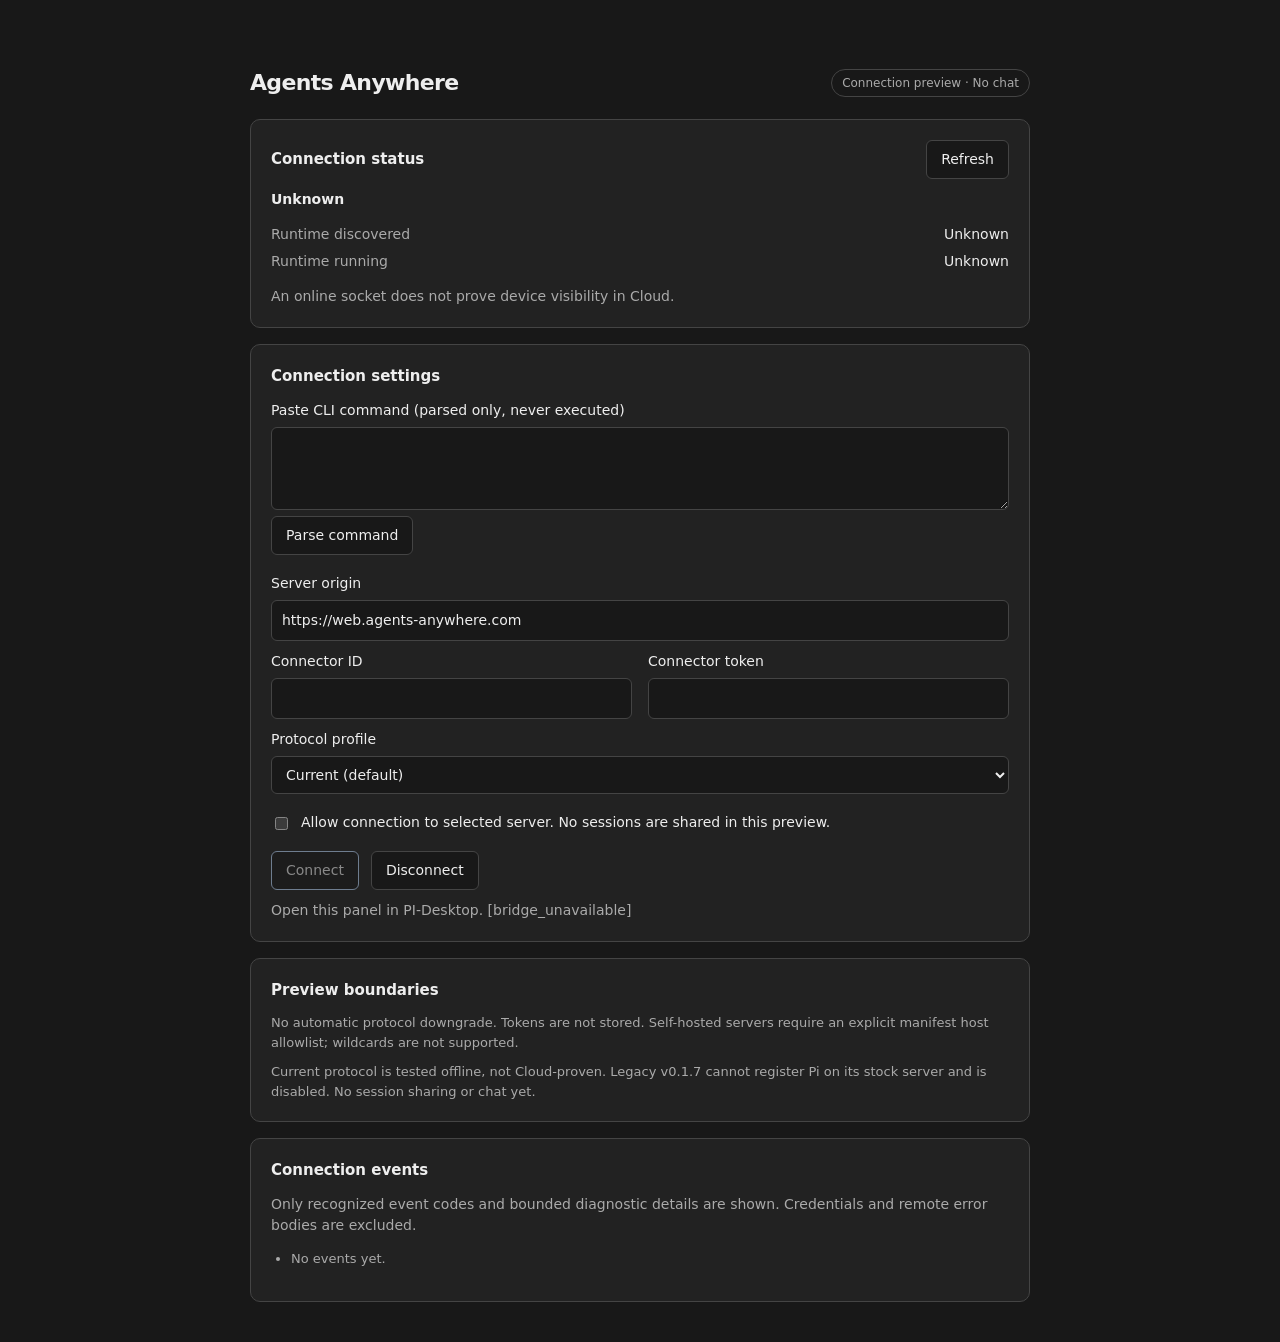
==== plugins/pi.agents-anywhere/renderer/index.html @ 0db8e560 "feat(pi.agents-anywhere): add bilingual current-protocol connection preview" ====
<!doctype html>
<html lang="en">
<head>
  <meta charset="UTF-8" />
  <meta name="viewport" content="width=device-width, initial-scale=1" />
  <meta name="pi-plugin-chrome" content="v3" />
  <!-- PI-Desktop owns exactly a transparent 46px drag band and a three-button
       window-control capsule. Fixed/sticky controls start at
       var(--pi-plugin-titlebar-height, 46px); no duplicate draggable titlebar. -->
  <title>Agents Anywhere</title>
  <script src="./appearance-boot.js"></script>
  <link rel="stylesheet" href="./panel.css" />
</head>
<body>
  <main>
    <header><h1>Agents Anywhere</h1><span class="badge" data-i18n="stage">Connection preview · No chat</span></header>
    <section class="card" aria-labelledby="status-title">
      <div class="row"><h2 id="status-title" data-i18n="status">Connection status</h2><button id="refresh" type="button" data-i18n="refresh">Refresh</button></div>
      <p id="state" role="status"></p>
      <dl><dt data-i18n="discovered">Runtime discovered</dt><dd id="discovered">—</dd><dt data-i18n="running">Runtime running</dt><dd id="running">—</dd></dl>
      <p data-i18n="visibility">An online socket does not prove device visibility in Cloud.</p>
    </section>
    <form id="connection" class="card" autocomplete="off">
      <h2 data-i18n="settings">Connection settings</h2>
      <label for="command" data-i18n="command">Paste CLI command (parsed only, never executed)</label>
      <textarea id="command" rows="3" spellcheck="false" autocomplete="off" maxlength="8192"></textarea>
      <button id="parse" type="button" data-i18n="parse">Parse command</button>
      <div class="fields">
        <div class="wide"><label for="serverUrl" data-i18n="origin">Server origin</label><input id="serverUrl" type="url" value="https://web.agents-anywhere.com" required spellcheck="false" /></div>
        <div><label for="connectorId" data-i18n="connectorId">Connector ID</label><input id="connectorId" required spellcheck="false" /></div>
        <div><label for="connectorToken" data-i18n="token">Connector token</label><input id="connectorToken" type="password" autocomplete="new-password" required /></div>
        <div class="wide"><label for="profile" data-i18n="profile">Protocol profile</label><select id="profile"><option value="current">Current</option><option value="legacy" disabled>Legacy</option></select></div>
      </div>
      <label class="consent"><input id="consent" type="checkbox" /><span data-i18n="consent">Allow connection to selected server. No sessions are shared in this preview.</span></label>
      <div class="actions"><button id="connect" type="submit" data-i18n="connect" disabled>Connect</button><button id="disconnect" type="button" data-i18n="disconnect">Disconnect</button></div>
      <p id="message" role="alert"></p>
    </form>
    <section class="card notes"><h2 data-i18n="boundaries">Preview boundaries</h2><p data-i18n="security">No automatic protocol downgrade. Tokens are not stored. Self-hosted servers require an explicit manifest host allowlist; wildcards are not supported.</p><p data-i18n="verification">Current protocol is tested offline, not Cloud-proven. Legacy v0.1.7 cannot register Pi and is disabled. No session sharing or chat yet.</p></section>
    <section class="card"><h2 data-i18n="logs">Connection events</h2><p data-i18n="logPrivacy">Only recognized event codes and bounded diagnostic details are shown; credentials are excluded.</p><ul id="logs"></ul></section>
  </main>
  <script src="./appearance.js"></script>
  <script src="./panel.js"></script>
</body>
</html>
---- plugins/pi.agents-anywhere/renderer/panel.css ----
:root, :root[data-theme="dark"] {
  color-scheme: dark;
  --bg: #181818; --surface: #222; --fg: #eee; --muted: #aaa; --border: #444; --accent: #b9d7fb;
}
:root[data-theme="light"] {
  color-scheme: light;
  --bg: #f6f7f9; --surface: #fff; --fg: #23262b; --muted: #59616d; --border: #cbd0d8; --accent: #225b98;
}
* { box-sizing: border-box; }
body { margin: 0; background: var(--bg); color: var(--fg); font: 14px/1.5 system-ui, sans-serif; padding: var(--pi-plugin-titlebar-height, 46px) 18px 24px; }
main { max-width: 780px; margin: 0 auto; }
header, .row, .actions { display: flex; align-items: center; justify-content: space-between; gap: 12px; flex-wrap: wrap; }
header { padding: 20px 0; }
h1 { font-size: 22px; margin: 0; letter-spacing: -.03em; }
h2 { font-size: 15px; margin: 0 0 12px; }
.row h2 { margin: 0; }
.badge { font-size: 12px; border: 1px solid var(--border); border-radius: 20px; padding: 4px 10px; color: var(--muted); }
.card { background: var(--surface); border: 1px solid var(--border); border-radius: 10px; padding: 20px; margin-bottom: 16px; }
p { color: var(--muted); margin: 10px 0 0; }
#state { color: var(--fg); font-weight: 600; }
dl { display: grid; grid-template-columns: 1fr auto; gap: 6px 16px; }
dt { color: var(--muted); } dd { margin: 0; }
label { display: block; margin: 10px 0 6px; }
input, textarea, select, button { font: inherit; color: var(--fg); background: var(--bg); border: 1px solid var(--border); border-radius: 6px; }
input:not([type="checkbox"]), textarea, select { width: 100%; min-width: 0; padding: 9px 10px; }
textarea { resize: vertical; }
button { padding: 8px 14px; cursor: pointer; }
button:hover:not(:disabled) { border-color: var(--accent); }
button:disabled { opacity: .5; cursor: default; }
:focus-visible { outline: 2px solid var(--accent); outline-offset: 3px; }
.fields { display: grid; grid-template-columns: 1fr 1fr; gap: 0 16px; margin: 8px 0 18px; }
.wide { grid-column: 1 / -1; }
.consent { display: flex; align-items: flex-start; gap: 10px; margin: 18px 0; }
.consent input { margin-top: 5px; flex-shrink: 0; }
.actions { justify-content: flex-start; }
#connect { border-color: var(--accent); }
#message:empty { display: none; }
#logs { padding-left: 20px; max-height: 180px; overflow: auto; color: var(--muted); }
.notes, #logs { font-size: 13px; }
@media (max-width: 480px) { body { padding-left: 10px; padding-right: 10px; } .card { padding: 14px; } .fields { grid-template-columns: 1fr; } }
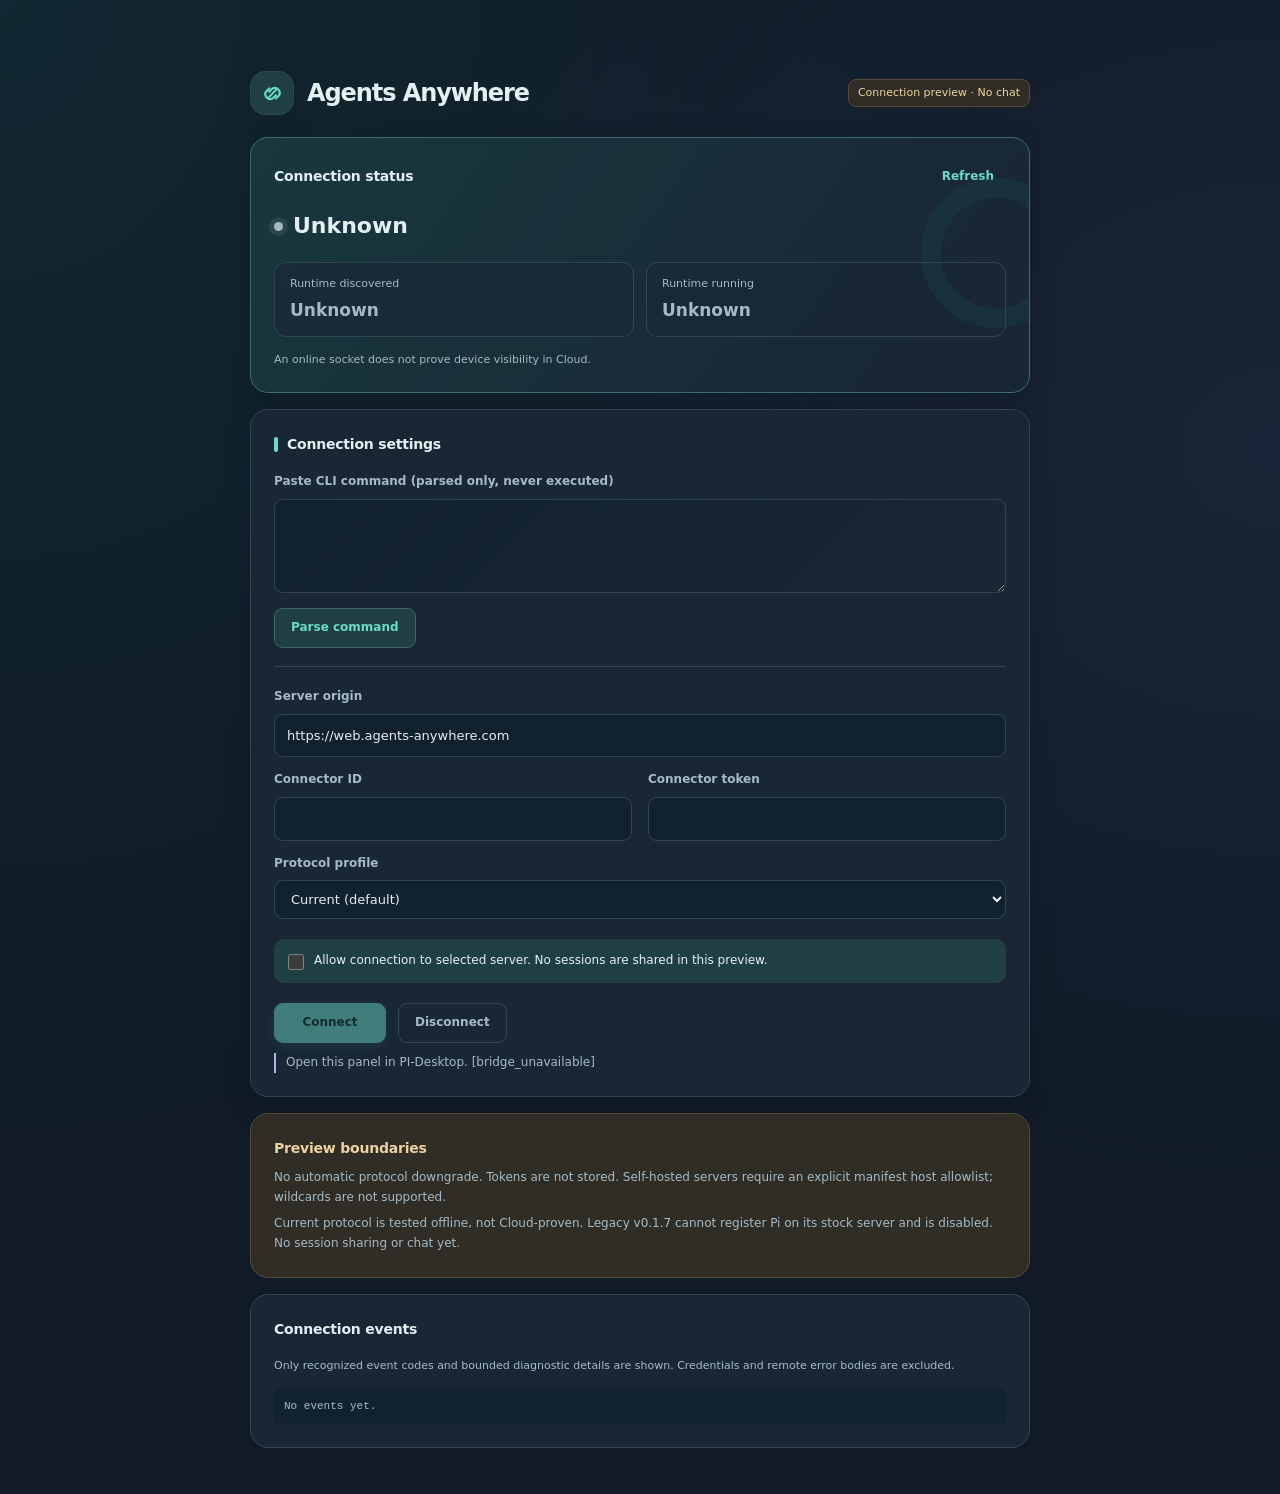
==== commit a191332b: "feat(pi.agents-anywhere): refresh the bilingual connection panel" ====
--- a/plugins/pi.agents-anywhere/renderer/index.html
+++ b/plugins/pi.agents-anywhere/renderer/index.html
@@ -13,14 +13,17 @@
 </head>
 <body>
   <main>
-    <header><h1>Agents Anywhere</h1><span class="badge" data-i18n="stage">Connection preview · No chat</span></header>
-    <section class="card" aria-labelledby="status-title">
+    <header>
+      <div class="brand"><span class="brandmark" aria-hidden="true"><svg viewBox="0 0 32 32" fill="none"><path d="M12 10l-4 4a6 6 0 008 8l4-4M20 22l4-4a6 6 0 00-8-8l-4 4M12 20l8-8" stroke="currentColor" stroke-width="2.5" stroke-linecap="round"/></svg></span><h1>Agents Anywhere</h1></div>
+      <span class="badge" data-i18n="stage">Connection preview · No chat</span>
+    </header>
+    <section class="card status-card" aria-labelledby="status-title">
       <div class="row"><h2 id="status-title" data-i18n="status">Connection status</h2><button id="refresh" type="button" data-i18n="refresh">Refresh</button></div>
       <p id="state" role="status"></p>
-      <dl><dt data-i18n="discovered">Runtime discovered</dt><dd id="discovered">—</dd><dt data-i18n="running">Runtime running</dt><dd id="running">—</dd></dl>
+      <dl><div class="metric"><dt data-i18n="discovered">Runtime discovered</dt><dd id="discovered">—</dd></div><div class="metric"><dt data-i18n="running">Runtime running</dt><dd id="running">—</dd></div></dl>
       <p data-i18n="visibility">An online socket does not prove device visibility in Cloud.</p>
     </section>
-    <form id="connection" class="card" autocomplete="off">
+    <form id="connection" class="card settings-card" autocomplete="off">
       <h2 data-i18n="settings">Connection settings</h2>
       <label for="command" data-i18n="command">Paste CLI command (parsed only, never executed)</label>
       <textarea id="command" rows="3" spellcheck="false" autocomplete="off" maxlength="8192"></textarea>
@@ -36,7 +39,7 @@
       <p id="message" role="alert"></p>
     </form>
     <section class="card notes"><h2 data-i18n="boundaries">Preview boundaries</h2><p data-i18n="security">No automatic protocol downgrade. Tokens are not stored. Self-hosted servers require an explicit manifest host allowlist; wildcards are not supported.</p><p data-i18n="verification">Current protocol is tested offline, not Cloud-proven. Legacy v0.1.7 cannot register Pi and is disabled. No session sharing or chat yet.</p></section>
-    <section class="card"><h2 data-i18n="logs">Connection events</h2><p data-i18n="logPrivacy">Only recognized event codes and bounded diagnostic details are shown; credentials are excluded.</p><ul id="logs"></ul></section>
+    <section class="card logs-card"><h2 data-i18n="logs">Connection events</h2><p data-i18n="logPrivacy">Only recognized event codes and bounded diagnostic details are shown; credentials are excluded.</p><ul id="logs"></ul></section>
   </main>
   <script src="./appearance.js"></script>
   <script src="./panel.js"></script>
--- a/plugins/pi.agents-anywhere/renderer/panel.css
+++ b/plugins/pi.agents-anywhere/renderer/panel.css
@@ -1,40 +1,133 @@
 :root, :root[data-theme="dark"] {
   color-scheme: dark;
-  --bg: #181818; --surface: #222; --fg: #eee; --muted: #aaa; --border: #444; --accent: #b9d7fb;
+  --bg: #101b27;
+  --surface: #192735;
+  --field: #12212e;
+  --fg: #e5f0f3;
+  --muted: #a6bac5;
+  --border: #304553;
+  --accent: #69dcc7;
+  --accent-strong: #91e7d6;
+  --accent-soft: #203f43;
+  --accent-ink: #0c302d;
+  --indigo: #a7b8ef;
+  --glow: #174e5140;
+  --glow-secondary: #444d8130;
+  --status-bg: #18383d;
+  --note-bg: #302d27;
+  --note-border: #574b36;
+  --note-fg: #ecd2a1;
+  --danger: #ffa99d;
+  --success: #73dfb5;
+  --shadow: 0 8px 28px #030d152b;
 }
 :root[data-theme="light"] {
   color-scheme: light;
-  --bg: #f6f7f9; --surface: #fff; --fg: #23262b; --muted: #59616d; --border: #cbd0d8; --accent: #225b98;
+  --bg: #edf3f2;
+  --surface: #ffffff;
+  --field: #f7faf9;
+  --fg: #1b3540;
+  --muted: #526c78;
+  --border: #d8e4e3;
+  --accent: #14786b;
+  --accent-strong: #0a5f55;
+  --accent-soft: #e5f4ef;
+  --accent-ink: #ffffff;
+  --indigo: #586ba1;
+  --glow: #9ddcd440;
+  --glow-secondary: #bac7ea33;
+  --status-bg: #e7f4ef;
+  --note-bg: #fbf6eb;
+  --note-border: #e8dcc0;
+  --note-fg: #79602d;
+  --danger: #b34639;
+  --success: #147852;
+  --shadow: 0 8px 28px #274a5210;
 }
 * { box-sizing: border-box; }
-body { margin: 0; background: var(--bg); color: var(--fg); font: 14px/1.5 system-ui, sans-serif; padding: var(--pi-plugin-titlebar-height, 46px) 18px 24px; }
+body {
+  margin: 0;
+  min-height: 100vh;
+  background: radial-gradient(ellipse at 0 0, var(--glow), transparent 55%),
+    radial-gradient(ellipse at 100% 30%, var(--glow-secondary), transparent 50%), var(--bg);
+  color: var(--fg);
+  font: 13px/1.65 "Segoe UI", system-ui, sans-serif;
+  padding: var(--pi-plugin-titlebar-height, 46px) 22px 30px;
+}
 main { max-width: 780px; margin: 0 auto; }
 header, .row, .actions { display: flex; align-items: center; justify-content: space-between; gap: 12px; flex-wrap: wrap; }
-header { padding: 20px 0; }
-h1 { font-size: 22px; margin: 0; letter-spacing: -.03em; }
-h2 { font-size: 15px; margin: 0 0 12px; }
+header { padding: 25px 0 22px; gap: 14px; }
+.brand { display: flex; align-items: center; gap: 13px; min-width: 0; }
+.brandmark {
+  display: grid; place-items: center; width: 44px; height: 44px; flex: 0 0 auto;
+  border: 1px solid var(--border); border-radius: 15px;
+  color: var(--accent); background: var(--accent-soft); box-shadow: var(--shadow);
+}
+.brandmark svg { width: 27px; height: 27px; }
+h1 { font-size: clamp(19px, 3.5vw, 24px); font-weight: 650; margin: 0; letter-spacing: -.045em; line-height: 1.2; }
+h2 { font-size: 14px; font-weight: 650; margin: 0 0 16px; letter-spacing: -.015em; }
 .row h2 { margin: 0; }
-.badge { font-size: 12px; border: 1px solid var(--border); border-radius: 20px; padding: 4px 10px; color: var(--muted); }
-.card { background: var(--surface); border: 1px solid var(--border); border-radius: 10px; padding: 20px; margin-bottom: 16px; }
-p { color: var(--muted); margin: 10px 0 0; }
-#state { color: var(--fg); font-weight: 600; }
-dl { display: grid; grid-template-columns: 1fr auto; gap: 6px 16px; }
-dt { color: var(--muted); } dd { margin: 0; }
-label { display: block; margin: 10px 0 6px; }
-input, textarea, select, button { font: inherit; color: var(--fg); background: var(--bg); border: 1px solid var(--border); border-radius: 6px; }
-input:not([type="checkbox"]), textarea, select { width: 100%; min-width: 0; padding: 9px 10px; }
-textarea { resize: vertical; }
-button { padding: 8px 14px; cursor: pointer; }
-button:hover:not(:disabled) { border-color: var(--accent); }
-button:disabled { opacity: .5; cursor: default; }
+.badge { font-size: 11px; border: 1px solid var(--note-border); border-radius: 8px; padding: 4px 9px; color: var(--note-fg); background: var(--note-bg); }
+.card { background: var(--surface); border: 1px solid var(--border); border-radius: 18px; padding: 23px; margin-bottom: 16px; box-shadow: var(--shadow); }
+.status-card { background: linear-gradient(125deg, var(--status-bg), var(--surface) 85%); border-color: color-mix(in srgb, var(--accent) 25%, var(--border)); position: relative; overflow: hidden; }
+.status-card::after { content: ""; position: absolute; width: 110px; height: 110px; right: -42px; top: 40px; border: 20px solid var(--glow); border-radius: 50%; pointer-events: none; }
+p { color: var(--muted); margin: 10px 0 0; overflow-wrap: anywhere; }
+#state { display: flex; align-items: center; gap: 10px; color: var(--fg); font-weight: 650; font-size: 22px; line-height: 1.4; margin-top: 18px; }
+#state::before { content: ""; width: 9px; height: 9px; flex: 0 0 auto; border-radius: 50%; background: var(--muted); box-shadow: 0 0 0 5px color-mix(in srgb, var(--muted) 12%, transparent); }
+#state[data-state="online"] { color: var(--success); }
+#state[data-state="online"]::before { background: var(--success); box-shadow: 0 0 0 5px color-mix(in srgb, var(--success) 13%, transparent); }
+#state:is([data-state="connecting"], [data-state="reconnecting"]) { color: var(--accent); }
+#state:is([data-state="connecting"], [data-state="reconnecting"])::before { background: var(--accent); animation: breathe 1.8s ease-in-out infinite; }
+#state:is([data-state="authentication_failed"], [data-state="protocol_incompatible"], [data-state="network_error"], [data-state="ownership_conflict"]) { color: var(--danger); }
+#state:is([data-state="authentication_failed"], [data-state="protocol_incompatible"], [data-state="network_error"], [data-state="ownership_conflict"])::before { background: var(--danger); }
+dl { display: grid; grid-template-columns: 1fr 1fr; gap: 12px; margin: 20px 0 14px; }
+.metric { padding: 12px 15px; border: 1px solid var(--border); border-radius: 12px; background: color-mix(in srgb, var(--surface) 65%, transparent); }
+dt { color: var(--muted); font-size: 11px; }
+dd { margin: 3px 0 0; font-size: 17px; font-weight: 600; color: var(--muted); }
+dd[data-active="true"] { color: var(--success); }
+.status-card > p:last-child { font-size: 11px; max-width: 95%; }
+.settings-card > h2 { display: flex; align-items: center; gap: 9px; }
+.settings-card > h2::before { content: ""; width: 4px; height: 15px; border-radius: 3px; background: var(--accent); }
+label { display: block; margin: 13px 0 7px; color: var(--muted); font-size: 12px; font-weight: 550; }
+input, textarea, select, button { font: inherit; color: var(--fg); background: var(--field); border: 1px solid var(--border); border-radius: 9px; transition: border-color .16s, background-color .16s, box-shadow .16s; }
+input:not([type="checkbox"]), textarea, select { width: 100%; min-width: 0; padding: 10px 12px; }
+input:not([type="checkbox"]):hover, textarea:hover, select:hover { border-color: color-mix(in srgb, var(--accent) 50%, var(--border)); }
+textarea { resize: vertical; min-height: 94px; font-family: ui-monospace, Consolas, monospace; font-size: 12px; line-height: 1.6; background: linear-gradient(135deg, var(--field), var(--surface)); }
+button { padding: 9px 16px; min-height: 38px; cursor: pointer; font-size: 12px; font-weight: 600; }
+button:hover:not(:disabled) { border-color: var(--accent); color: var(--accent-strong); background: var(--accent-soft); }
+button:active:not(:disabled) { transform: translateY(1px); }
+button:disabled { opacity: .48; cursor: not-allowed; }
 :focus-visible { outline: 2px solid var(--accent); outline-offset: 3px; }
-.fields { display: grid; grid-template-columns: 1fr 1fr; gap: 0 16px; margin: 8px 0 18px; }
-.wide { grid-column: 1 / -1; }
-.consent { display: flex; align-items: flex-start; gap: 10px; margin: 18px 0; }
-.consent input { margin-top: 5px; flex-shrink: 0; }
+#refresh { min-height: 30px; padding: 5px 11px; border-color: transparent; background: transparent; color: var(--accent); }
+#parse { margin-top: 9px; color: var(--accent); background: var(--accent-soft); border-color: color-mix(in srgb, var(--accent) 22%, var(--border)); }
+.fields { display: grid; grid-template-columns: 1fr 1fr; gap: 0 16px; margin: 18px 0; padding-top: 7px; border-top: 1px solid var(--border); }
+.wide { grid-column: 1 / -1; min-width: 0; }
+.consent { display: flex; align-items: flex-start; gap: 10px; margin: 20px 0; padding: 12px 14px; border-radius: 10px; background: var(--accent-soft); color: var(--fg); font-weight: 400; }
+.consent input { width: 16px; height: 16px; margin: 3px 0 0; flex-shrink: 0; accent-color: var(--accent); }
 .actions { justify-content: flex-start; }
-#connect { border-color: var(--accent); }
+#connect { min-width: 112px; border-color: var(--accent); background: var(--accent); color: var(--accent-ink); box-shadow: 0 3px 10px color-mix(in srgb, var(--accent) 18%, transparent); }
+#connect:hover:not(:disabled) { background: var(--accent-strong); border-color: var(--accent-strong); }
+#disconnect { background: transparent; color: var(--muted); }
+#message { border-left: 2px solid var(--indigo); padding-left: 10px; font-size: 12px; }
 #message:empty { display: none; }
-#logs { padding-left: 20px; max-height: 180px; overflow: auto; color: var(--muted); }
-.notes, #logs { font-size: 13px; }
-@media (max-width: 480px) { body { padding-left: 10px; padding-right: 10px; } .card { padding: 14px; } .fields { grid-template-columns: 1fr; } }
+.notes { background: var(--note-bg); border-color: var(--note-border); box-shadow: none; font-size: 12px; }
+.notes h2 { color: var(--note-fg); margin-bottom: 8px; }
+.notes p { margin-top: 7px; }
+.logs-card { box-shadow: none; }
+.logs-card > p { font-size: 11px; }
+#logs { list-style: none; padding: 0; margin: 14px 0 0; max-height: 180px; overflow: auto; color: var(--muted); font: 11px/1.7 ui-monospace, Consolas, monospace; }
+#logs li { padding: 8px 10px; border-radius: 6px; overflow-wrap: anywhere; }
+#logs li:nth-child(odd) { background: var(--field); }
+@keyframes breathe { 50% { box-shadow: 0 0 0 7px color-mix(in srgb, var(--accent) 8%, transparent); } }
+@media (max-width: 480px) {
+  body { padding-left: 12px; padding-right: 12px; }
+  header { padding: 20px 2px; }
+  .card { padding: 17px; border-radius: 14px; }
+  .fields { grid-template-columns: 1fr; }
+  #state { font-size: 19px; }
+  .metric { padding: 10px; }
+}
+@media (prefers-reduced-motion: reduce) {
+  *, *::before, *::after { animation: none !important; transition: none !important; }
+  button:active:not(:disabled) { transform: none; }
+}
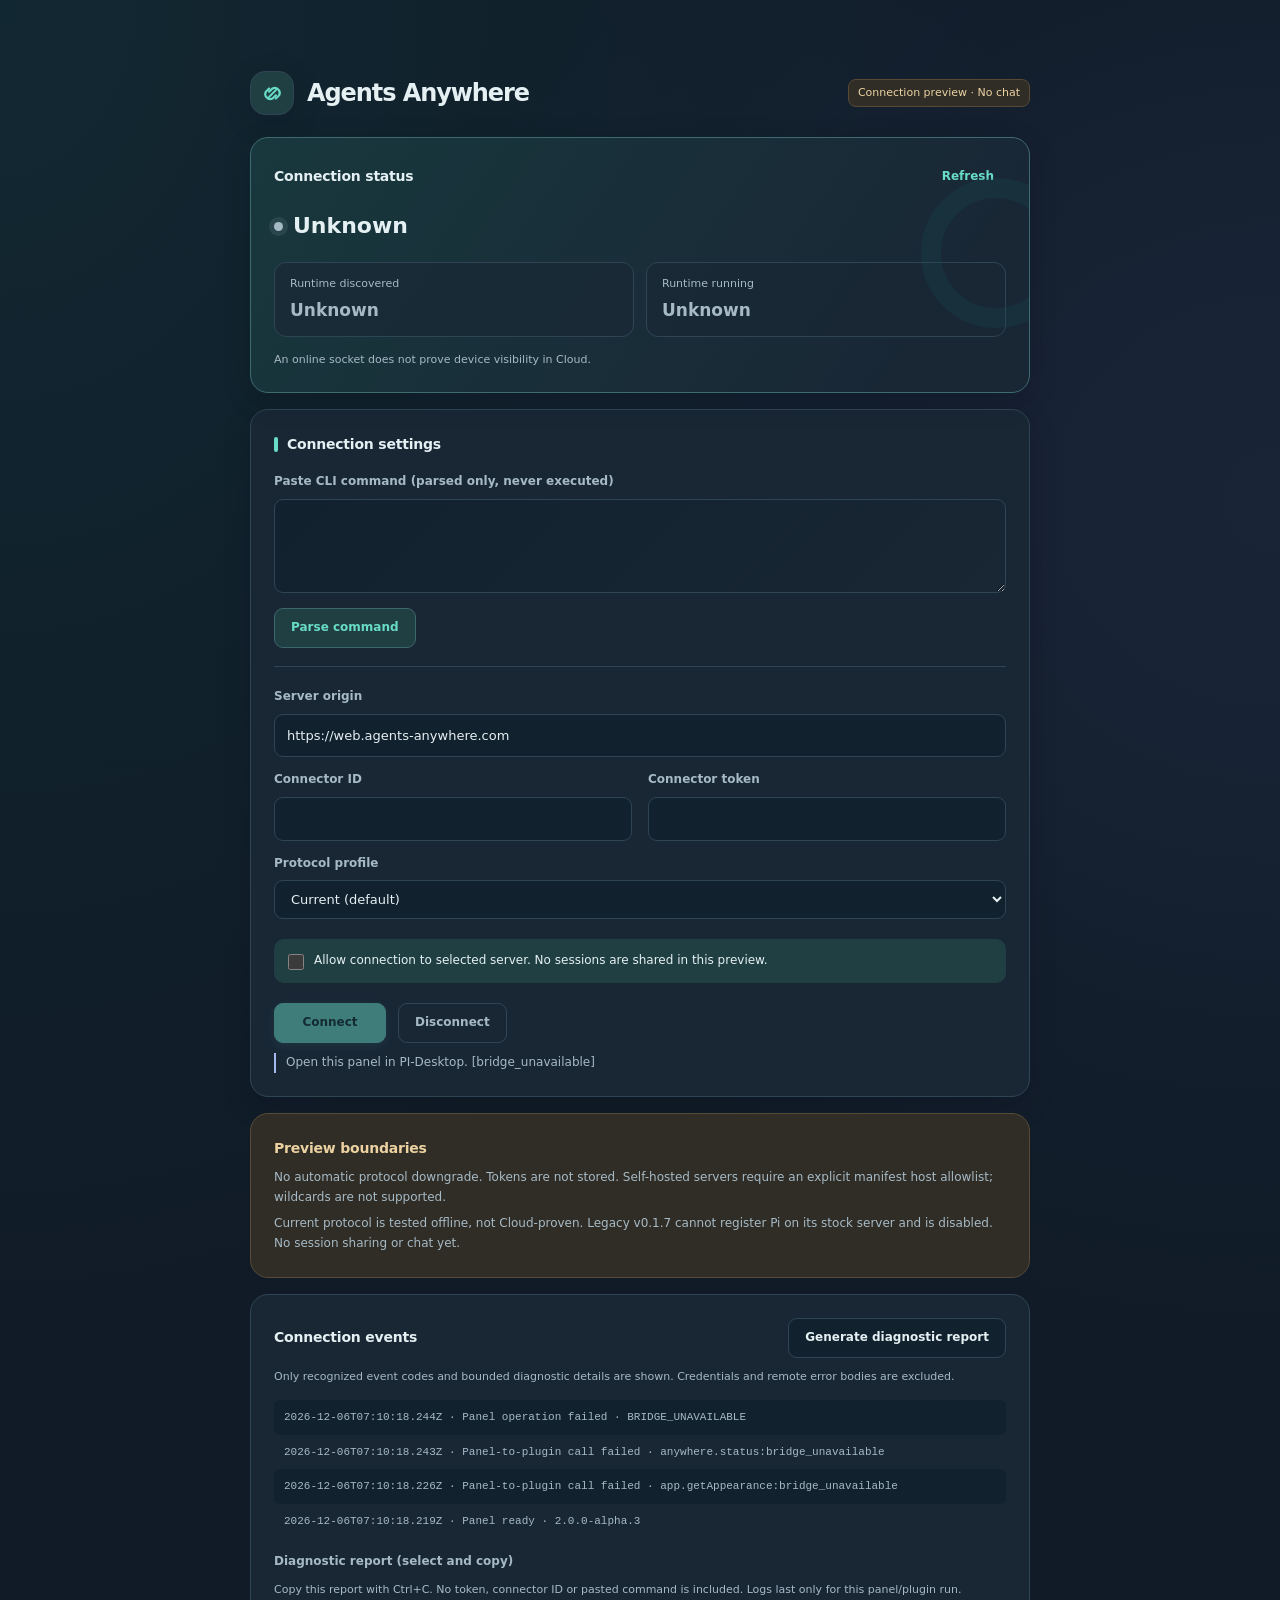
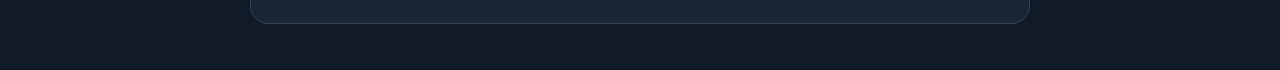
==== commit be10b933: "fix(pi.agents-anywhere): expose pre-connection diagnostics and safe reports" ====
--- a/plugins/pi.agents-anywhere/renderer/index.html
+++ b/plugins/pi.agents-anywhere/renderer/index.html
@@ -39,7 +39,14 @@
       <p id="message" role="alert"></p>
     </form>
     <section class="card notes"><h2 data-i18n="boundaries">Preview boundaries</h2><p data-i18n="security">No automatic protocol downgrade. Tokens are not stored. Self-hosted servers require an explicit manifest host allowlist; wildcards are not supported.</p><p data-i18n="verification">Current protocol is tested offline, not Cloud-proven. Legacy v0.1.7 cannot register Pi and is disabled. No session sharing or chat yet.</p></section>
-    <section class="card logs-card"><h2 data-i18n="logs">Connection events</h2><p data-i18n="logPrivacy">Only recognized event codes and bounded diagnostic details are shown; credentials are excluded.</p><ul id="logs"></ul></section>
+    <section class="card logs-card">
+      <div class="row"><h2 data-i18n="logs">Connection events</h2><button id="diagnostics" type="button" data-i18n="diagnostics">Generate diagnostic report / 生成诊断报告</button></div>
+      <p data-i18n="logPrivacy">Only recognized event codes and bounded diagnostic details are shown; credentials are excluded.</p>
+      <ul id="logs"><li>Panel initializing. Reload the plugin if this persists. / 面板初始化中，若长时间不变请重新加载插件。</li></ul>
+      <label for="report" data-i18n="reportLabel">Diagnostic report / 诊断报告</label>
+      <textarea id="report" rows="9" readonly hidden spellcheck="false"></textarea>
+      <p data-i18n="reportHint">Select and copy with Ctrl+C. No credentials are included. / 全选后按 Ctrl+C 复制，不含凭据。</p>
+    </section>
   </main>
   <script src="./appearance.js"></script>
   <script src="./panel.js"></script>
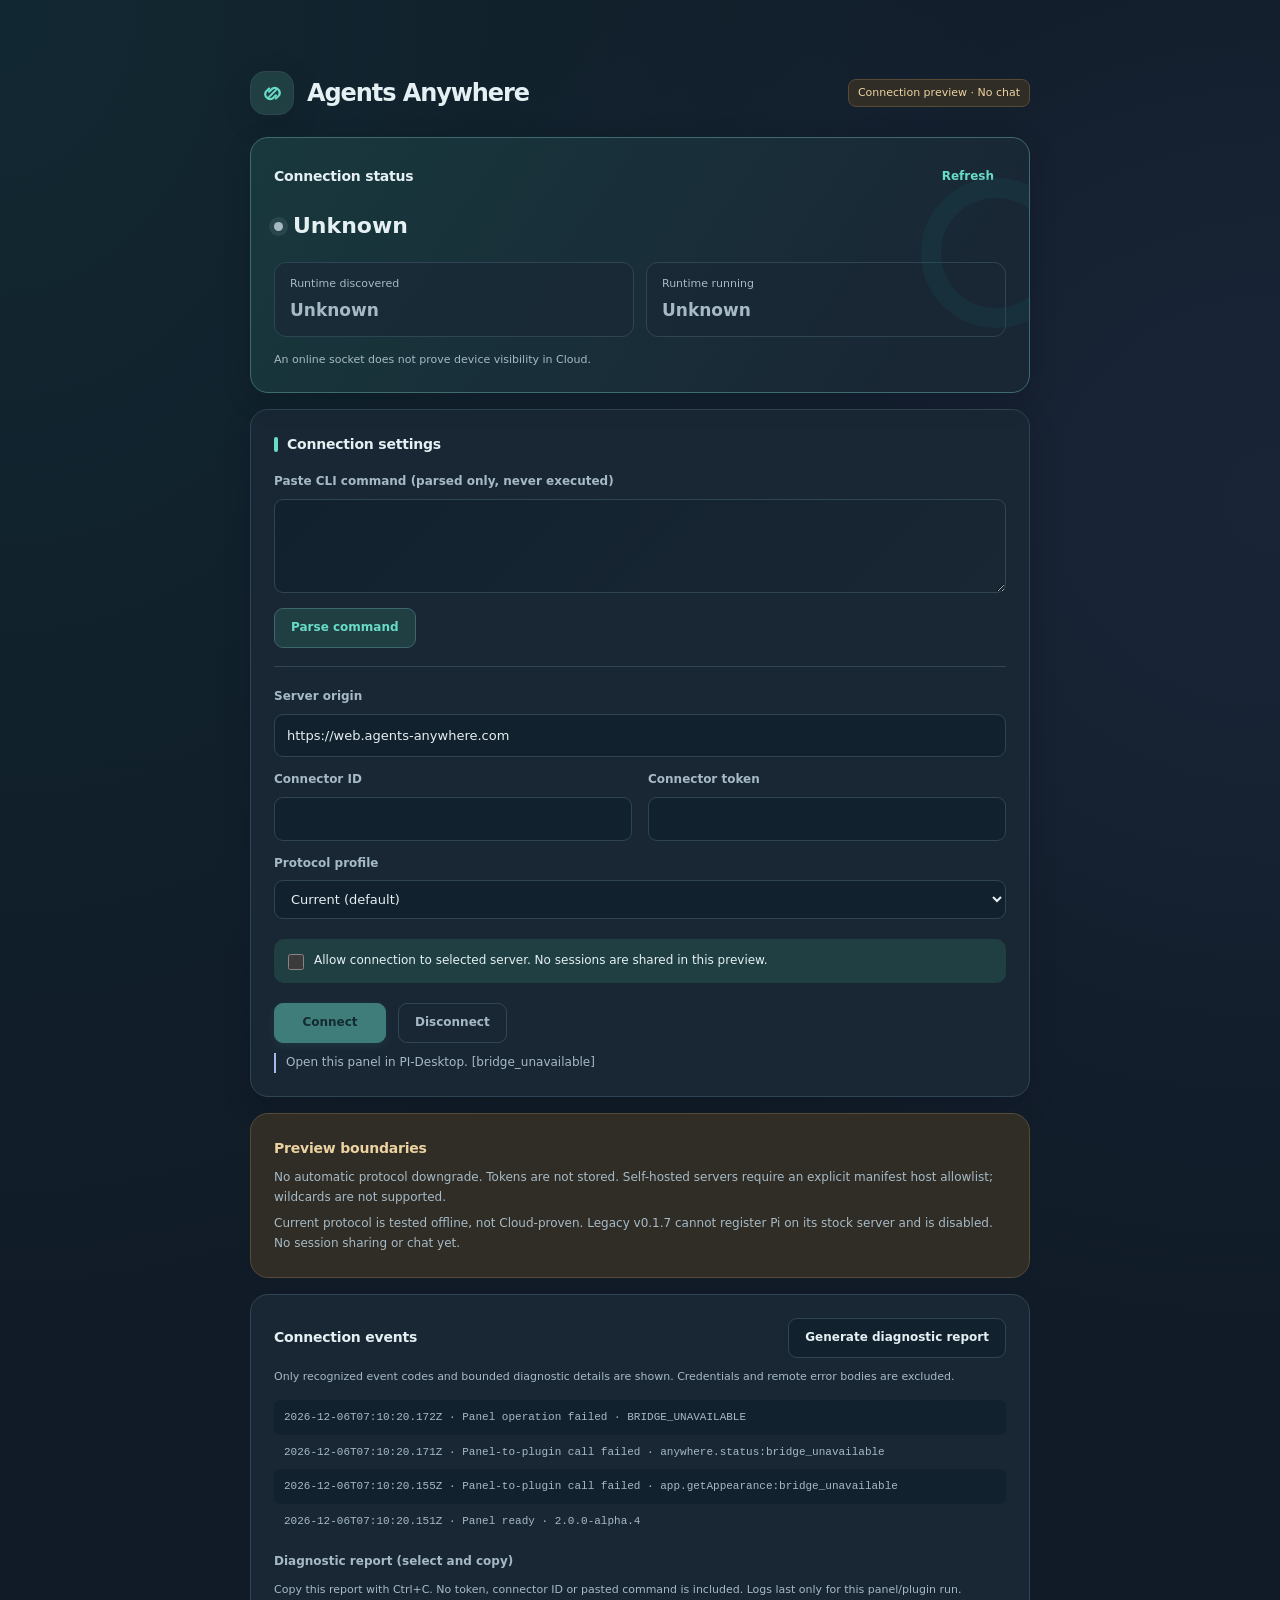
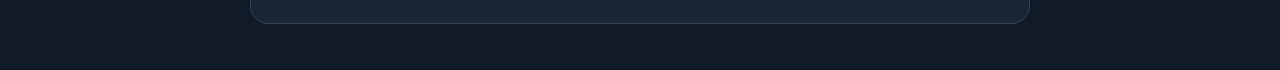
==== commit 4be04ca3: "fix(pi.agents-anywhere): parse connection commands without the host bridge" ====
--- a/plugins/pi.agents-anywhere/renderer/index.html
+++ b/plugins/pi.agents-anywhere/renderer/index.html
@@ -49,6 +49,7 @@
     </section>
   </main>
   <script src="./appearance.js"></script>
+  <script src="../src/connection-input.js"></script>
   <script src="./panel.js"></script>
 </body>
 </html>
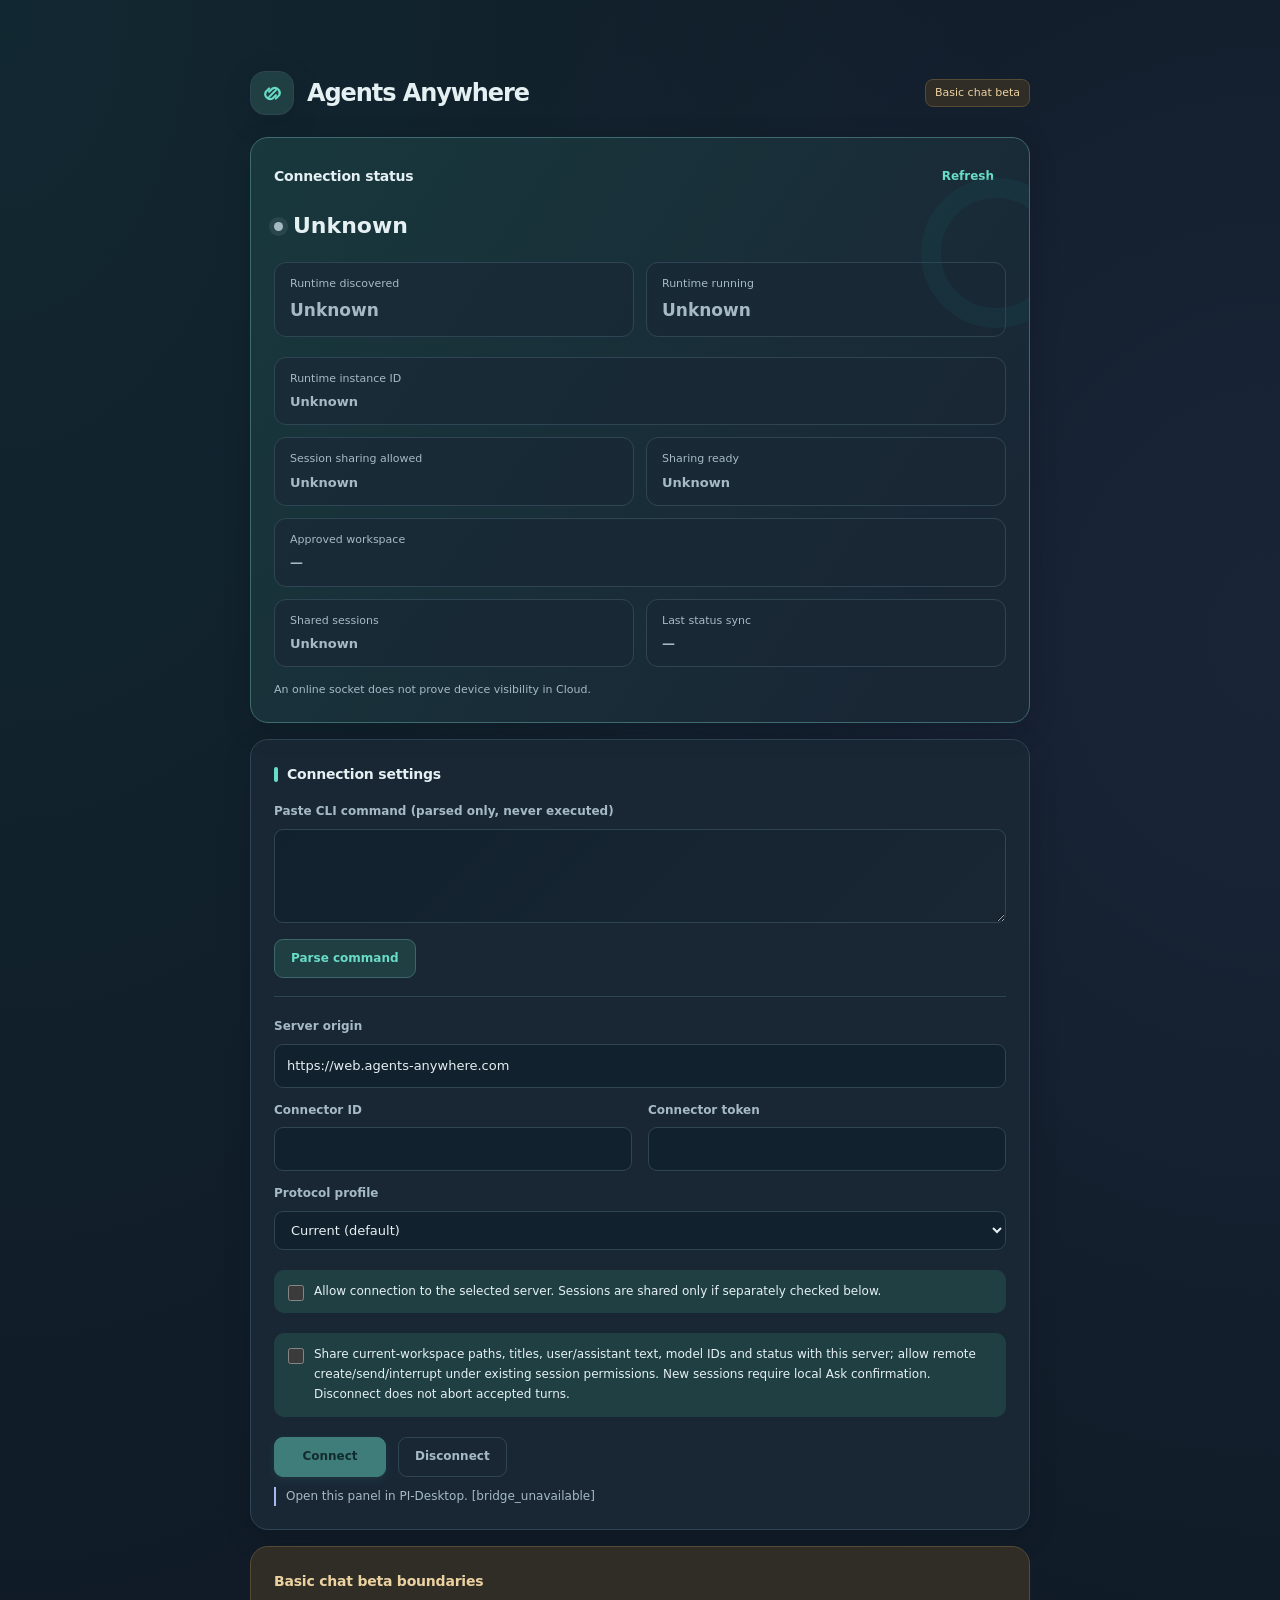
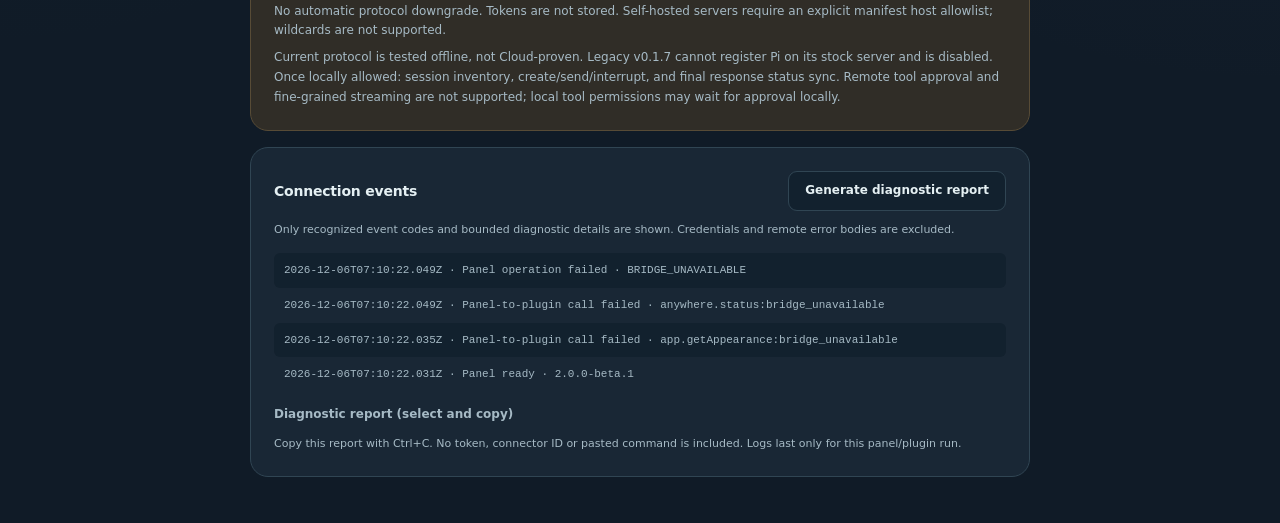
==== commit c46c7c7b: "feat(pi.agents-anywhere): add opt-in workspace chat beta" ====
--- a/plugins/pi.agents-anywhere/renderer/index.html
+++ b/plugins/pi.agents-anywhere/renderer/index.html
@@ -15,12 +15,21 @@
   <main>
     <header>
       <div class="brand"><span class="brandmark" aria-hidden="true"><svg viewBox="0 0 32 32" fill="none"><path d="M12 10l-4 4a6 6 0 008 8l4-4M20 22l4-4a6 6 0 00-8-8l-4 4M12 20l8-8" stroke="currentColor" stroke-width="2.5" stroke-linecap="round"/></svg></span><h1>Agents Anywhere</h1></div>
-      <span class="badge" data-i18n="stage">Connection preview · No chat</span>
+      <span class="badge" data-i18n="stage">Basic chat beta</span>
     </header>
     <section class="card status-card" aria-labelledby="status-title">
       <div class="row"><h2 id="status-title" data-i18n="status">Connection status</h2><button id="refresh" type="button" data-i18n="refresh">Refresh</button></div>
       <p id="state" role="status"></p>
       <dl><div class="metric"><dt data-i18n="discovered">Runtime discovered</dt><dd id="discovered">—</dd></div><div class="metric"><dt data-i18n="running">Runtime running</dt><dd id="running">—</dd></div></dl>
+      <dl class="sharing-status">
+        <div class="metric wide"><dt data-i18n="runtimeId">Runtime instance ID</dt><dd id="runtimeId">—</dd></div>
+        <div class="metric"><dt data-i18n="sharingEnabled">Session sharing allowed</dt><dd id="sharingEnabled">—</dd></div>
+        <div class="metric"><dt data-i18n="sharingReady">Sharing ready</dt><dd id="sharingReady">—</dd></div>
+        <div class="metric wide"><dt data-i18n="workspaceName">Approved workspace</dt><dd id="workspaceName">—</dd></div>
+        <div class="metric"><dt data-i18n="sessionCount">Shared sessions</dt><dd id="sessionCount">—</dd></div>
+        <div class="metric"><dt data-i18n="lastSyncAt">Last status sync</dt><dd id="lastSyncAt">—</dd></div>
+      </dl>
+      <p id="runtimeSetup" data-i18n="runtimeSetup" hidden>In Anywhere Web/desktop device settings, add the Pi runtime instance, save its empty config, then enable it. Discovery alone does not create an instance.</p>
       <p data-i18n="visibility">An online socket does not prove device visibility in Cloud.</p>
     </section>
     <form id="connection" class="card settings-card" autocomplete="off">
@@ -34,11 +43,12 @@
         <div><label for="connectorToken" data-i18n="token">Connector token</label><input id="connectorToken" type="password" autocomplete="new-password" required /></div>
         <div class="wide"><label for="profile" data-i18n="profile">Protocol profile</label><select id="profile"><option value="current">Current</option><option value="legacy" disabled>Legacy</option></select></div>
       </div>
-      <label class="consent"><input id="consent" type="checkbox" /><span data-i18n="consent">Allow connection to selected server. No sessions are shared in this preview.</span></label>
+      <label class="consent"><input id="consent" type="checkbox" /><span data-i18n="consent">Allow connection to the selected server. Sessions are shared only if separately checked below.</span></label>
+      <label class="consent"><input id="shareSessions" type="checkbox" /><span data-i18n="shareSessions">Share sessions in the currently open workspace and allow remote create/send/interrupt. Conversation text will be sent to this server; Pi local tool permissions still apply.</span></label>
       <div class="actions"><button id="connect" type="submit" data-i18n="connect" disabled>Connect</button><button id="disconnect" type="button" data-i18n="disconnect">Disconnect</button></div>
       <p id="message" role="alert"></p>
     </form>
-    <section class="card notes"><h2 data-i18n="boundaries">Preview boundaries</h2><p data-i18n="security">No automatic protocol downgrade. Tokens are not stored. Self-hosted servers require an explicit manifest host allowlist; wildcards are not supported.</p><p data-i18n="verification">Current protocol is tested offline, not Cloud-proven. Legacy v0.1.7 cannot register Pi and is disabled. No session sharing or chat yet.</p></section>
+    <section class="card notes"><h2 data-i18n="boundaries">Basic chat beta boundaries</h2><p data-i18n="security">No automatic protocol downgrade. Tokens are not stored. Self-hosted servers require an explicit manifest host allowlist; wildcards are not supported.</p><p data-i18n="verification">Current protocol is tested offline, not Cloud-proven. Legacy v0.1.7 cannot register Pi and is disabled. Once locally allowed: session inventory, create/send/interrupt, and final response status sync. Remote tool approval and fine-grained streaming are not supported; local tool permissions may wait for approval locally.</p></section>
     <section class="card logs-card">
       <div class="row"><h2 data-i18n="logs">Connection events</h2><button id="diagnostics" type="button" data-i18n="diagnostics">Generate diagnostic report / 生成诊断报告</button></div>
       <p data-i18n="logPrivacy">Only recognized event codes and bounded diagnostic details are shown; credentials are excluded.</p>
--- a/plugins/pi.agents-anywhere/renderer/panel.css
+++ b/plugins/pi.agents-anywhere/renderer/panel.css
@@ -85,6 +85,9 @@
 dt { color: var(--muted); font-size: 11px; }
 dd { margin: 3px 0 0; font-size: 17px; font-weight: 600; color: var(--muted); }
 dd[data-active="true"] { color: var(--success); }
+.sharing-status .metric { min-width: 0; }
+.sharing-status dd { font-size: 13px; overflow-wrap: anywhere; }
+#runtimeSetup { border-left: 2px solid var(--accent); padding-left: 10px; }
 .status-card > p:last-child { font-size: 11px; max-width: 95%; }
 .settings-card > h2 { display: flex; align-items: center; gap: 9px; }
 .settings-card > h2::before { content: ""; width: 4px; height: 15px; border-radius: 3px; background: var(--accent); }
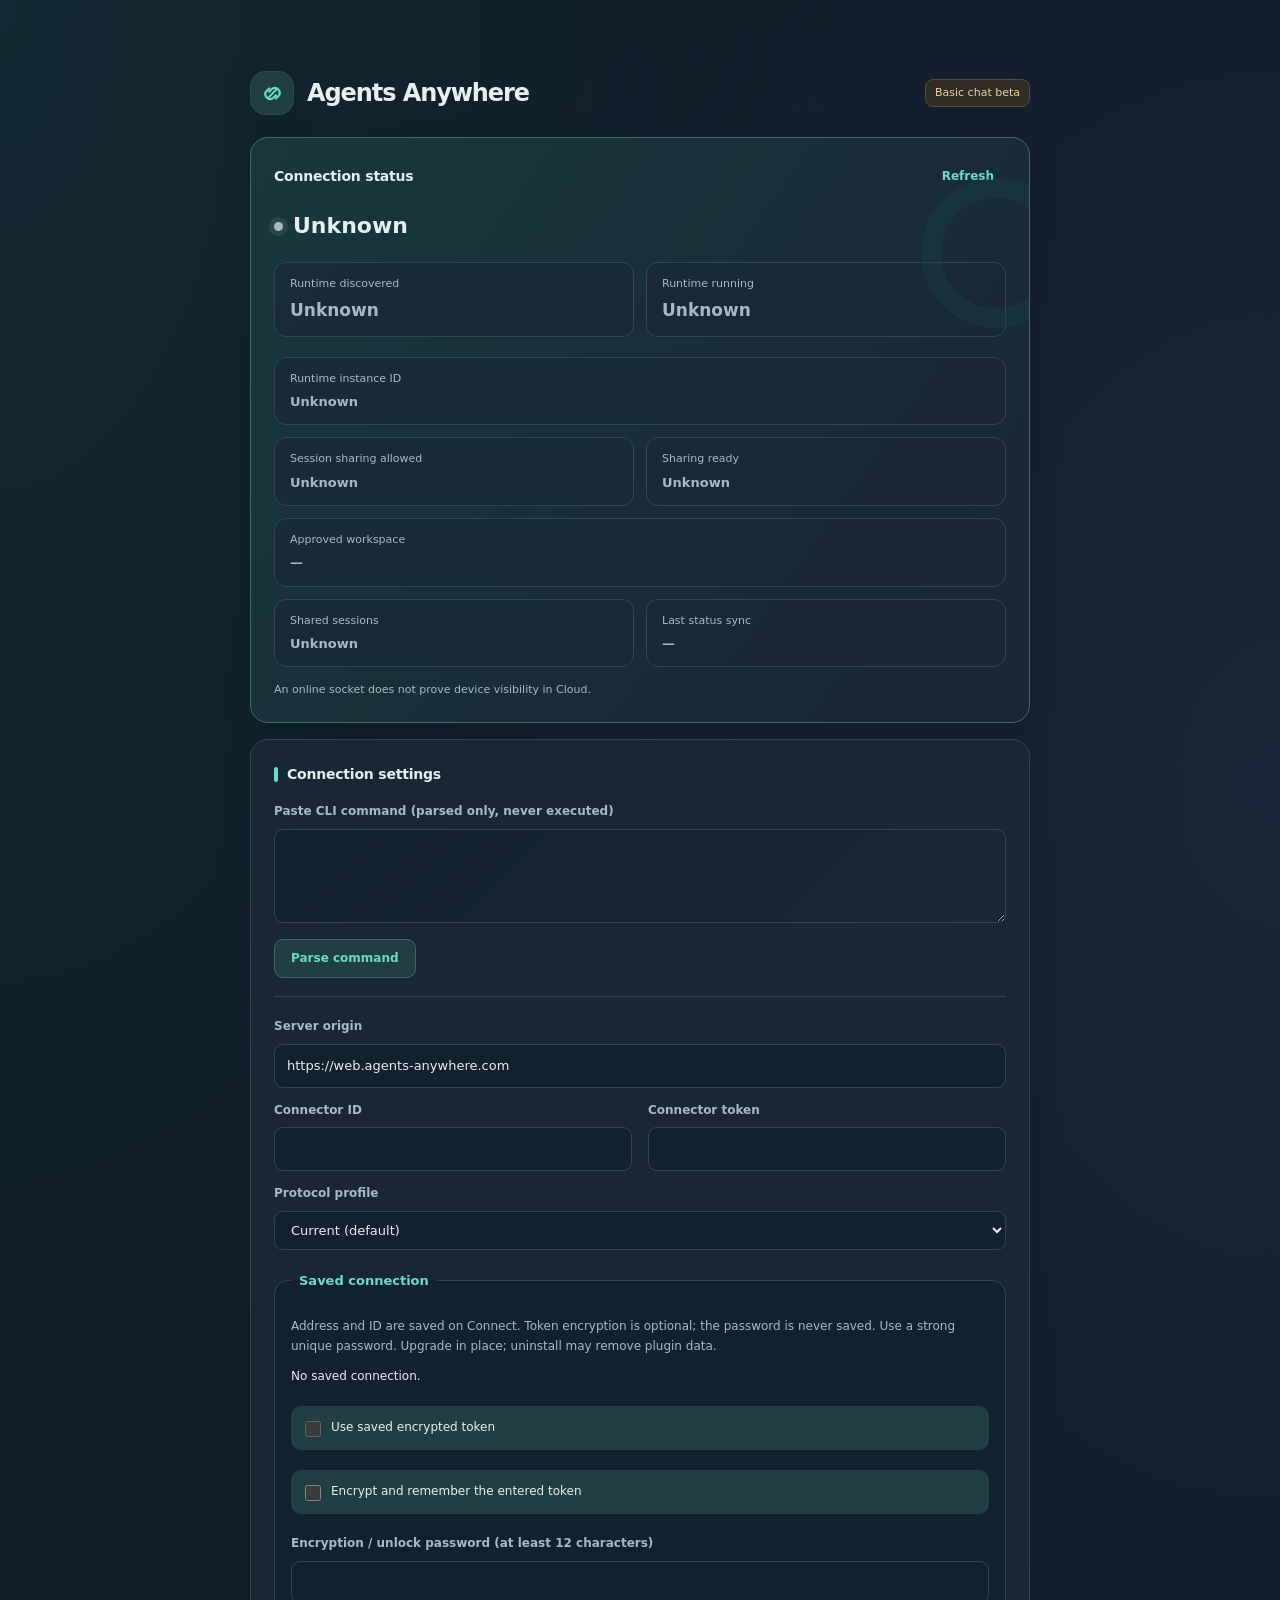
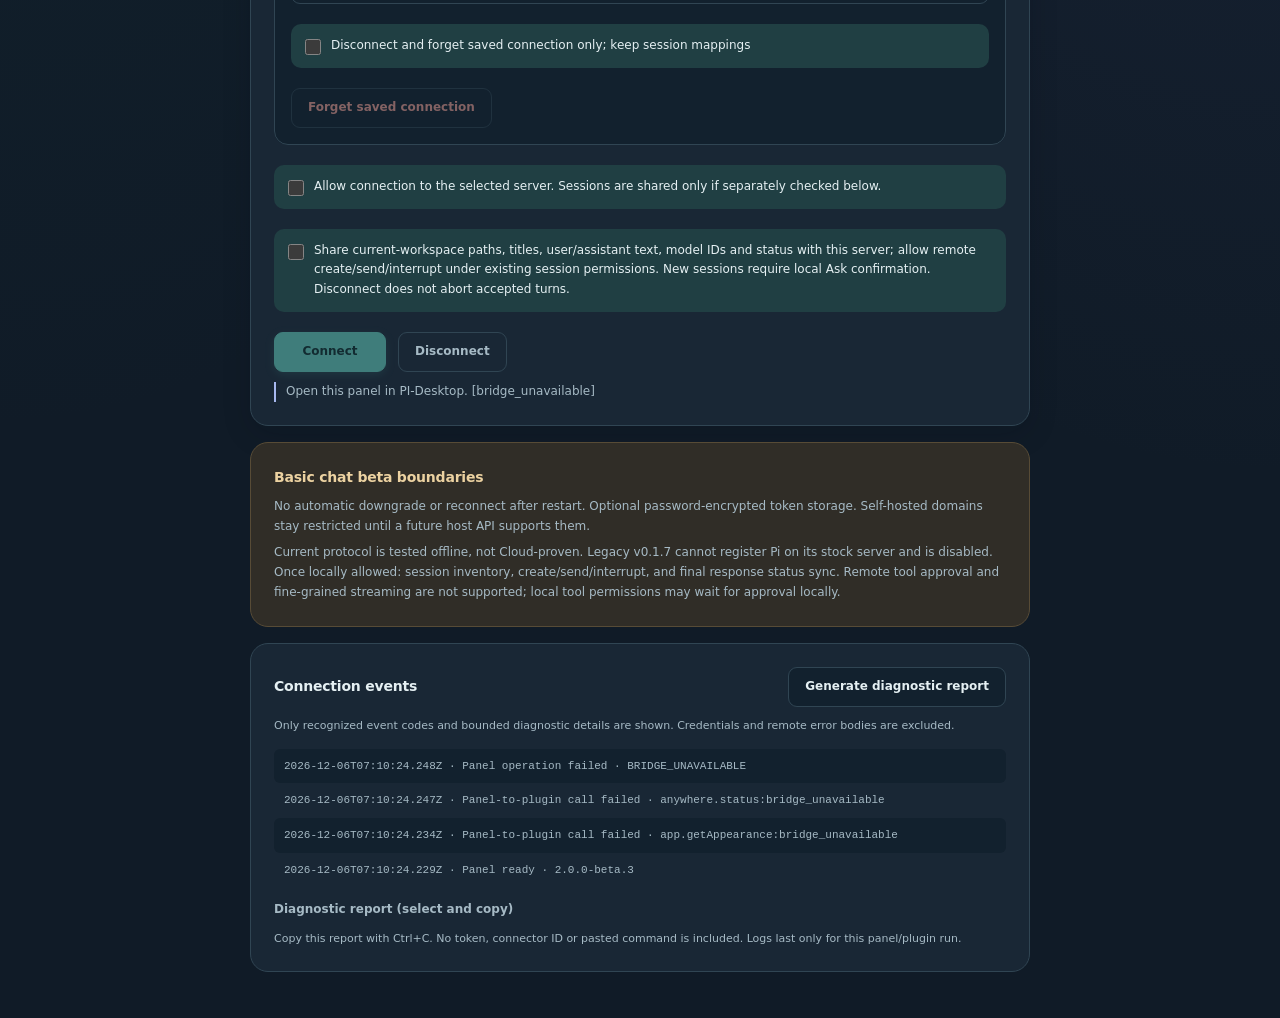
==== commit d6744fd3: "feat(pi.agents-anywhere): persist password-encrypted connections" ====
--- a/plugins/pi.agents-anywhere/renderer/index.html
+++ b/plugins/pi.agents-anywhere/renderer/index.html
@@ -43,12 +43,23 @@
         <div><label for="connectorToken" data-i18n="token">Connector token</label><input id="connectorToken" type="password" autocomplete="new-password" required /></div>
         <div class="wide"><label for="profile" data-i18n="profile">Protocol profile</label><select id="profile"><option value="current">Current</option><option value="legacy" disabled>Legacy</option></select></div>
       </div>
+      <fieldset class="saved-connection">
+        <legend data-i18n="savedTitle">Saved connection</legend>
+        <p data-i18n="savedHint">Address and ID are saved on Connect. Optionally encrypt the token with a password; the password is never saved. Upgrade in place; uninstall may remove plugin data.</p>
+        <p id="savedState" role="status"></p>
+        <label class="consent"><input id="useSaved" type="checkbox" /><span data-i18n="useSaved">Use the saved encrypted token</span></label>
+        <label class="consent"><input id="rememberConnection" type="checkbox" /><span data-i18n="rememberConnection">Encrypt and remember the entered token</span></label>
+        <label for="vaultPassword" data-i18n="vaultPassword">Encryption / unlock password (at least 12 characters)</label>
+        <input id="vaultPassword" type="password" autocomplete="off" maxlength="1024" />
+        <label class="consent"><input id="forgetConsent" type="checkbox" /><span data-i18n="forgetConsent">Disconnect and forget saved connection only; keep session mappings</span></label>
+        <button id="forgetConnection" type="button" data-i18n="forgetConnection" disabled>Forget saved connection</button>
+      </fieldset>
       <label class="consent"><input id="consent" type="checkbox" /><span data-i18n="consent">Allow connection to the selected server. Sessions are shared only if separately checked below.</span></label>
       <label class="consent"><input id="shareSessions" type="checkbox" /><span data-i18n="shareSessions">Share sessions in the currently open workspace and allow remote create/send/interrupt. Conversation text will be sent to this server; Pi local tool permissions still apply.</span></label>
       <div class="actions"><button id="connect" type="submit" data-i18n="connect" disabled>Connect</button><button id="disconnect" type="button" data-i18n="disconnect">Disconnect</button></div>
       <p id="message" role="alert"></p>
     </form>
-    <section class="card notes"><h2 data-i18n="boundaries">Basic chat beta boundaries</h2><p data-i18n="security">No automatic protocol downgrade. Tokens are not stored. Self-hosted servers require an explicit manifest host allowlist; wildcards are not supported.</p><p data-i18n="verification">Current protocol is tested offline, not Cloud-proven. Legacy v0.1.7 cannot register Pi and is disabled. Once locally allowed: session inventory, create/send/interrupt, and final response status sync. Remote tool approval and fine-grained streaming are not supported; local tool permissions may wait for approval locally.</p></section>
+    <section class="card notes"><h2 data-i18n="boundaries">Basic chat beta boundaries</h2><p data-i18n="security">No automatic downgrade or reconnect after restart. Optional password-encrypted token storage. Self-hosted servers remain restricted by the manifest allowlist.</p><p data-i18n="verification">Current protocol is tested offline, not Cloud-proven. Legacy v0.1.7 cannot register Pi and is disabled. Once locally allowed: session inventory, create/send/interrupt, and final response status sync. Remote tool approval and fine-grained streaming are not supported; local tool permissions may wait for approval locally.</p></section>
     <section class="card logs-card">
       <div class="row"><h2 data-i18n="logs">Connection events</h2><button id="diagnostics" type="button" data-i18n="diagnostics">Generate diagnostic report / 生成诊断报告</button></div>
       <p data-i18n="logPrivacy">Only recognized event codes and bounded diagnostic details are shown; credentials are excluded.</p>
--- a/plugins/pi.agents-anywhere/renderer/panel.css
+++ b/plugins/pi.agents-anywhere/renderer/panel.css
@@ -134,3 +134,10 @@
   *, *::before, *::after { animation: none !important; transition: none !important; }
   button:active:not(:disabled) { transform: none; }
 }
+
+.saved-connection { min-width: 0; margin: 20px 0; padding: 16px; border: 1px solid var(--border); border-radius: 14px; background: var(--field); }
+.saved-connection legend { padding: 0 8px; color: var(--accent); font-weight: 600; }
+.saved-connection p { color: var(--muted); font-size: 12px; line-height: 1.65; overflow-wrap: anywhere; }
+.saved-connection #savedState { color: var(--fg); }
+.saved-connection input[type="password"] { width: 100%; }
+.saved-connection #forgetConnection { color: var(--danger); }
